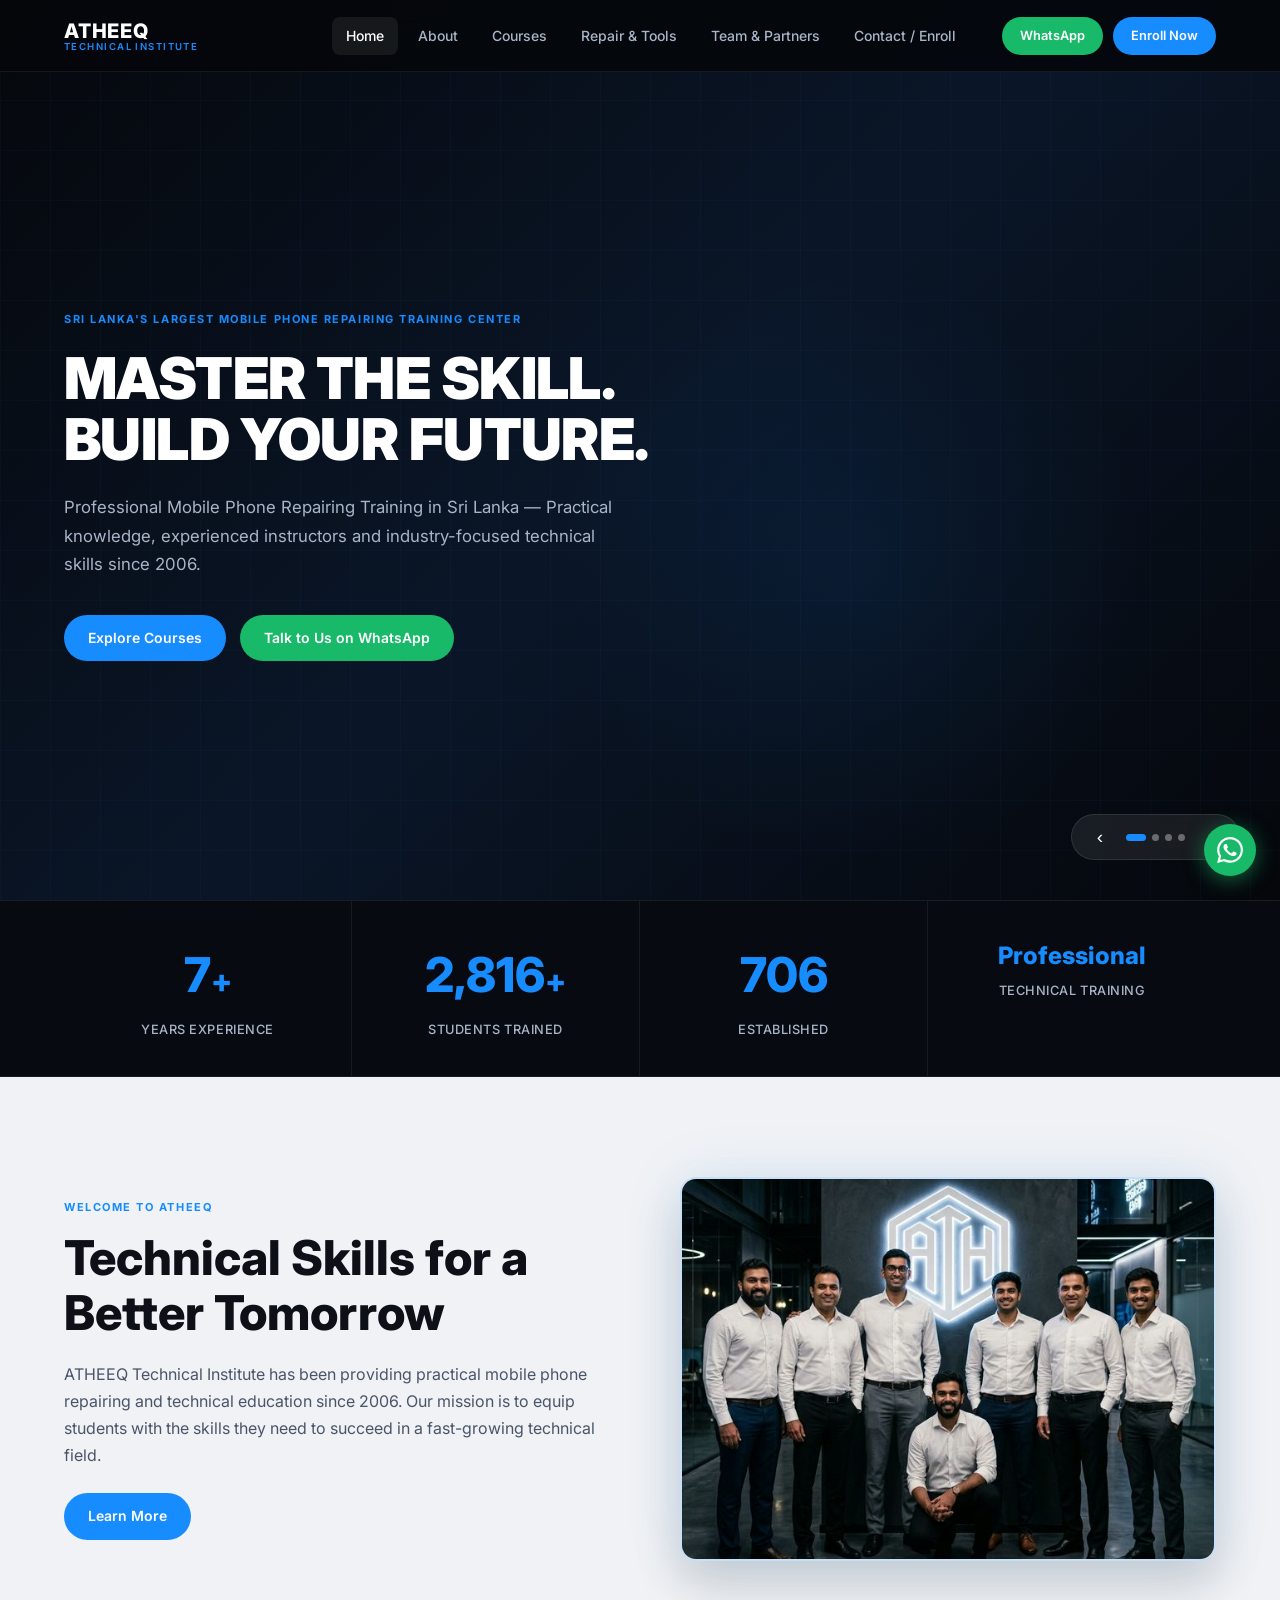
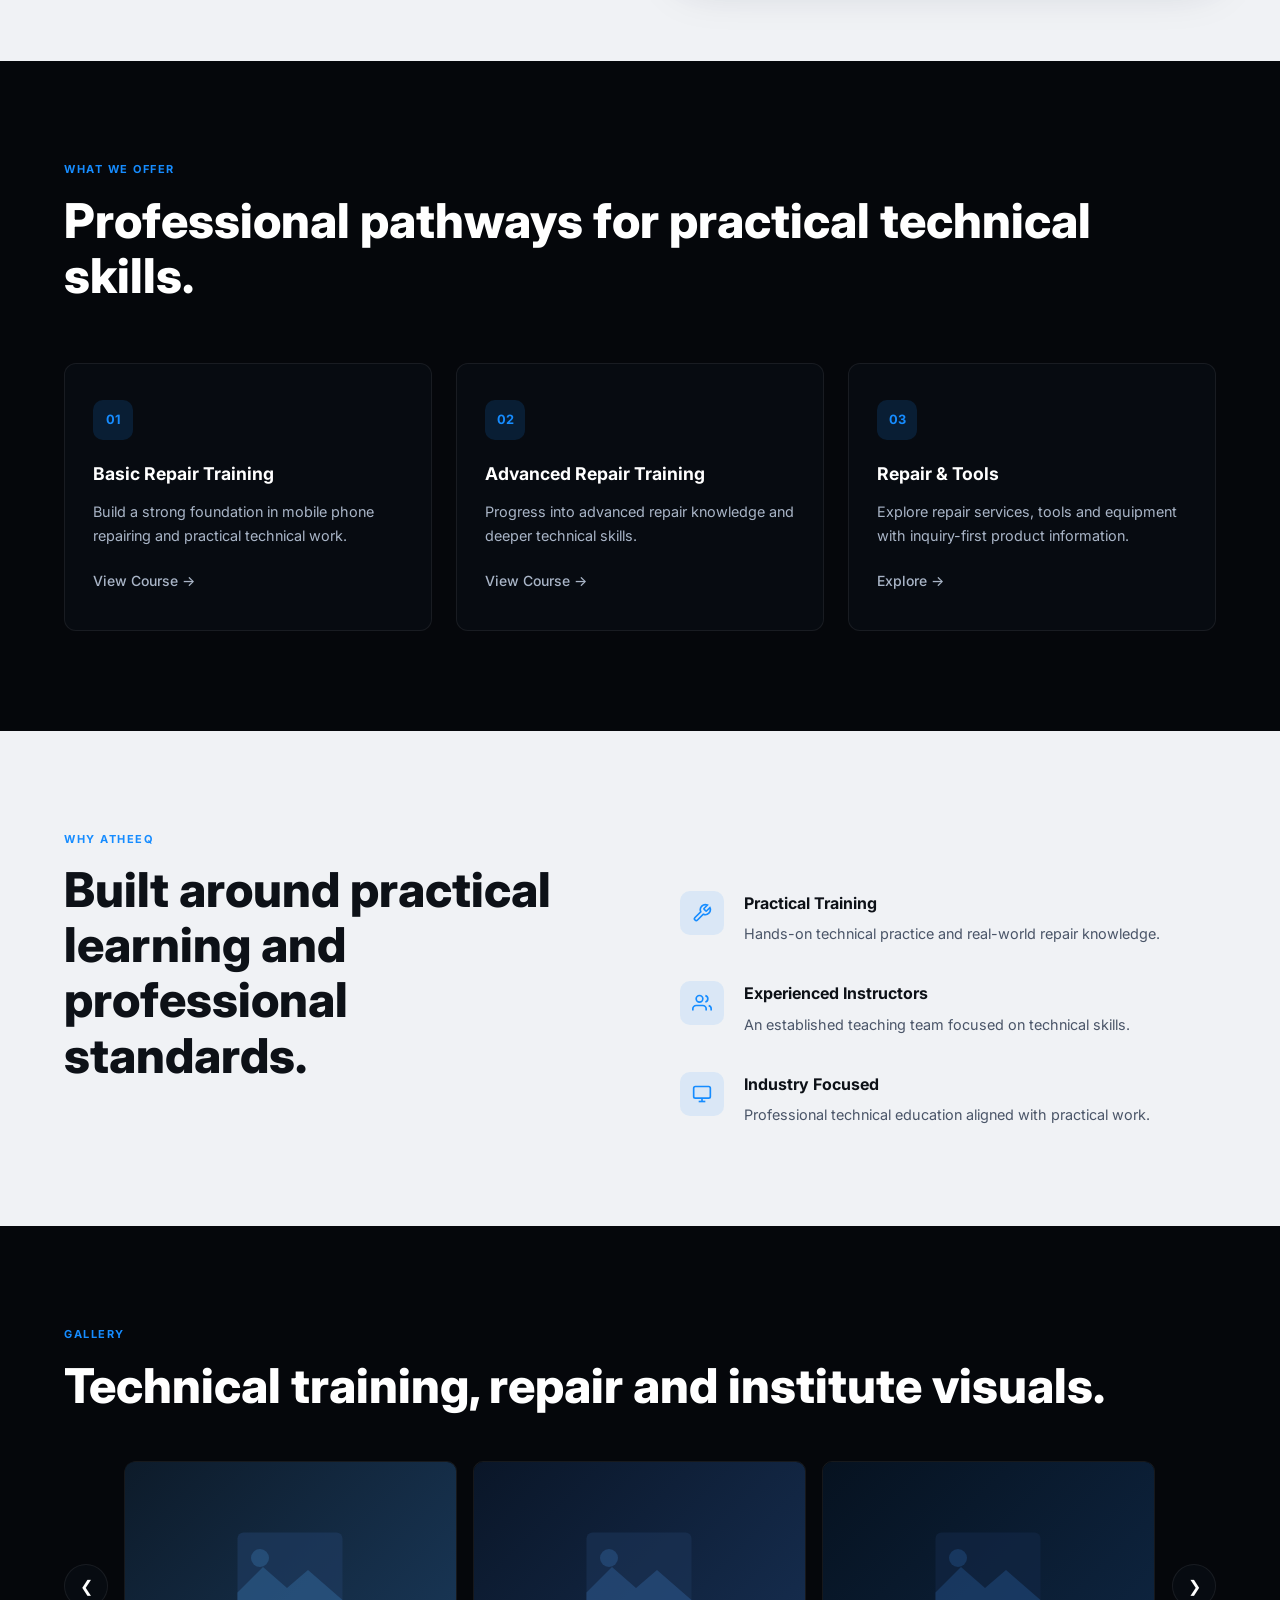
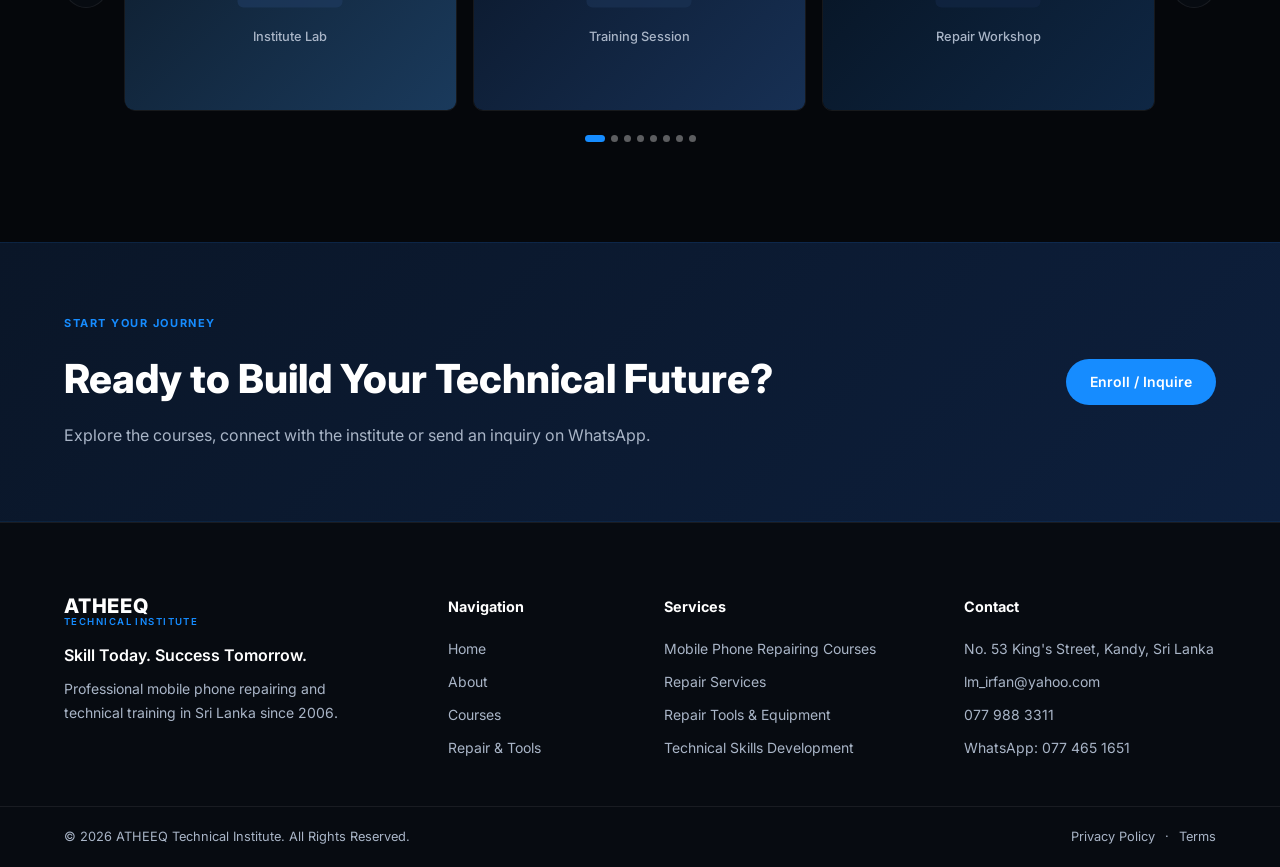
==== index.html @ 76dbf62e "first commit" ====
<!DOCTYPE html>
<html lang="en">

<head>
  <meta charset="UTF-8" />
  <meta name="viewport" content="width=device-width, initial-scale=1.0" />
  <title>ATHEEQ Technical Institute | Mobile Phone Repairing Courses in Sri Lanka</title>
  <meta name="description"
    content="ATHEEQ Technical Institute – Sri Lanka's largest mobile phone repairing training center. Professional courses, experienced instructors, industry-focused skills since 2006." />
  <link rel="preconnect" href="https://fonts.googleapis.com" />
  <link rel="preconnect" href="https://fonts.gstatic.com" crossorigin />
  <link href="https://fonts.googleapis.com/css2?family=Inter:wght@300;400;500;600;700;800;900&display=swap"
    rel="stylesheet" />
  <link rel="stylesheet" href="css/style.css" />
</head>

<body>

  <!-- Floating WhatsApp Button -->
  <a href="https://wa.me/94779883311" target="_blank" class="whatsapp-float" id="whatsapp-float"
    aria-label="Chat on WhatsApp">
    <svg viewBox="0 0 24 24" fill="currentColor">
      <path
        d="M17.472 14.382c-.297-.149-1.758-.867-2.03-.967-.273-.099-.471-.148-.67.15-.197.297-.767.966-.94 1.164-.173.199-.347.223-.644.075-.297-.15-1.255-.463-2.39-1.475-.883-.788-1.48-1.761-1.653-2.059-.173-.297-.018-.458.13-.606.134-.133.298-.347.446-.52.149-.174.198-.298.298-.497.099-.198.05-.371-.025-.52-.075-.149-.669-1.612-.916-2.207-.242-.579-.487-.5-.669-.51-.173-.008-.371-.01-.57-.01-.198 0-.52.074-.792.372-.272.297-1.04 1.016-1.04 2.479 0 1.462 1.065 2.875 1.213 3.074.149.198 2.096 3.2 5.077 4.487.709.306 1.262.489 1.694.625.712.227 1.36.195 1.871.118.571-.085 1.758-.719 2.006-1.413.248-.694.248-1.289.173-1.413-.074-.124-.272-.198-.57-.347m-5.421 7.403h-.004a9.87 9.87 0 01-5.031-1.378l-.361-.214-3.741.982.998-3.648-.235-.374a9.86 9.86 0 01-1.51-5.26c.001-5.45 4.436-9.884 9.888-9.884 2.64 0 5.122 1.03 6.988 2.898a9.825 9.825 0 012.893 6.994c-.003 5.45-4.437 9.884-9.885 9.884m8.413-18.297A11.815 11.815 0 0012.05 0C5.495 0 .16 5.335.157 11.892c0 2.096.547 4.142 1.588 5.945L.057 24l6.305-1.654a11.882 11.882 0 005.683 1.448h.005c6.554 0 11.89-5.335 11.893-11.893a11.821 11.821 0 00-3.48-8.413Z" />
    </svg>
  </a>

  <!-- Header / Navbar -->
  <header class="navbar" id="navbar">
    <div class="container navbar-inner">
      <a href="index.html" class="logo">
        <span class="logo-main">ATHEEQ</span>
        <span class="logo-sub">TECHNICAL INSTITUTE</span>
      </a>
      <nav class="nav-links" id="nav-links">
        <a href="index.html" class="nav-link active">Home</a>
        <a href="about.html" class="nav-link">About</a>
        <a href="courses.html" class="nav-link">Courses</a>
        <a href="repair-tools.html" class="nav-link">Repair &amp; Tools</a>
        <a href="team-partners.html" class="nav-link">Team &amp; Partners</a>
        <a href="contact.html" class="nav-link">Contact / Enroll</a>
      </nav>
      <div class="nav-ctas">
        <a href="https://wa.me/94779883311" target="_blank" class="btn btn-whatsapp">WhatsApp</a>
        <a href="contact.html" class="btn btn-primary">Enroll Now</a>
      </div>
      <button class="hamburger" id="hamburger" aria-label="Toggle menu">
        <span></span><span></span><span></span>
      </button>
    </div>
  </header>

  <!-- Hero Section -->
  <section class="hero" id="hero">
    <div class="hero-slider" id="hero-slider">
      <div class="hero-slide active"
        style="background: linear-gradient(135deg, #05070b 0%, #0a1628 50%, #05070b 100%);"></div>
      <div class="hero-slide" style="background: linear-gradient(135deg, #05070b 0%, #061a2e 50%, #05070b 100%);"></div>
      <div class="hero-slide" style="background: linear-gradient(135deg, #05070b 0%, #0d1f3c 50%, #05070b 100%);"></div>
      <div class="hero-slide" style="background: linear-gradient(135deg, #05070b 0%, #06101e 50%, #05070b 100%);"></div>
    </div>
    <div class="hero-grid-overlay"></div>
    <div class="hero-glow"></div>
    <div class="container">
      <div class="hero-content reveal">
        <p class="hero-eyebrow">SRI LANKA'S LARGEST MOBILE PHONE REPAIRING TRAINING CENTER</p>
        <h1 class="hero-title">
          MASTER THE SKILL.<br>
          BUILD YOUR FUTURE.
        </h1>
        <p class="hero-desc">Professional Mobile Phone Repairing Training in Sri Lanka — Practical knowledge,
          experienced
          instructors and industry-focused technical skills since 2006.</p>
        <div class="hero-btns">
          <a href="courses.html" class="btn btn-primary">Explore Courses</a>
          <a href="https://wa.me/94779883311" target="_blank" class="btn btn-whatsapp">Talk to Us on WhatsApp</a>
        </div>
      </div>
    </div>
    <div class="hero-nav">
      <button class="hero-prev" id="hero-prev" aria-label="Previous slide">&#8249;</button>
      <div class="hero-dots" id="hero-dots">
        <span class="dot active"></span>
        <span class="dot"></span>
        <span class="dot"></span>
        <span class="dot"></span>
      </div>
      <button class="hero-next" id="hero-next" aria-label="Next slide">&#8250;</button>
    </div>
  </section>

  <!-- Stats Section -->
  <section class="stats-section">
    <div class="container stats-grid">
      <div class="stat-item reveal">
        <span class="stat-number" data-target="20">0</span><span class="stat-plus">+</span>
        <p class="stat-label">Years Experience</p>
      </div>
      <div class="stat-item reveal">
        <span class="stat-number" data-target="8000">0</span><span class="stat-plus">+</span>
        <p class="stat-label">Students Trained</p>
      </div>
      <div class="stat-item reveal">
        <span class="stat-number" data-target="2006">0</span>
        <p class="stat-label">Established</p>
      </div>
      <div class="stat-item reveal">
        <span class="stat-text">Professional</span>
        <p class="stat-label">Technical Training</p>
      </div>
    </div>
  </section>

  <!-- About / Welcome Section -->
  <section class="about-section light-section">
    <div class="container about-grid">
      <div class="about-text reveal">
        <p class="section-kicker">WELCOME TO ATHEEQ</p>
        <h2 class="section-heading dark">Technical Skills for a Better Tomorrow</h2>
        <p class="section-desc dark">ATHEEQ Technical Institute has been providing practical mobile phone repairing and
          technical education since 2006. Our mission is to equip students with the skills they need to succeed in a
          fast-growing technical field.</p>
        <a href="about.html" class="btn btn-primary mt-24">Learn More</a>
      </div>
      <div class="about-image reveal">
        <div class="about-img-card">
          <img src="assets/team.jpg" alt="ATHEEQ Technical Institute Team" />
        </div>
      </div>
    </div>
  </section>

  <!-- Courses / Services Section -->
  <section class="courses-section dark-section">
    <div class="container">
      <p class="section-kicker">WHAT WE OFFER</p>
      <h2 class="section-heading">Professional pathways for practical technical skills.</h2>
      <div class="courses-grid">
        <div class="course-card reveal">
          <div class="course-num">01</div>
          <h3 class="course-title">Basic Repair Training</h3>
          <p class="course-desc">Build a strong foundation in mobile phone repairing and practical technical work.</p>
          <a href="courses.html" class="course-link">View Course &rarr;</a>
        </div>
        <div class="course-card reveal">
          <div class="course-num">02</div>
          <h3 class="course-title">Advanced Repair Training</h3>
          <p class="course-desc">Progress into advanced repair knowledge and deeper technical skills.</p>
          <a href="courses.html" class="course-link">View Course &rarr;</a>
        </div>
        <div class="course-card reveal">
          <div class="course-num">03</div>
          <h3 class="course-title">Repair &amp; Tools</h3>
          <p class="course-desc">Explore repair services, tools and equipment with inquiry-first product information.
          </p>
          <a href="repair-tools.html" class="course-link">Explore &rarr;</a>
        </div>
      </div>
    </div>
  </section>

  <!-- Why ATHEEQ Section -->
  <section class="why-section light-section">
    <div class="container why-grid">
      <div class="why-heading reveal">
        <p class="section-kicker">WHY ATHEEQ</p>
        <h2 class="section-heading dark">Built around practical learning and professional standards.</h2>
      </div>
      <div class="why-features">
        <div class="why-feature reveal">
          <div class="why-icon">
            <svg viewBox="0 0 24 24" fill="none" stroke="currentColor" stroke-width="2">
              <path
                d="M14.7 6.3a1 1 0 0 0 0 1.4l1.6 1.6a1 1 0 0 0 1.4 0l3.77-3.77a6 6 0 0 1-7.94 7.94l-6.91 6.91a2.12 2.12 0 0 1-3-3l6.91-6.91a6 6 0 0 1 7.94-7.94l-3.76 3.76z" />
            </svg>
          </div>
          <div>
            <h4 class="why-title">Practical Training</h4>
            <p class="why-desc">Hands-on technical practice and real-world repair knowledge.</p>
          </div>
        </div>
        <div class="why-feature reveal">
          <div class="why-icon">
            <svg viewBox="0 0 24 24" fill="none" stroke="currentColor" stroke-width="2">
              <path d="M17 21v-2a4 4 0 0 0-4-4H5a4 4 0 0 0-4 4v2" />
              <circle cx="9" cy="7" r="4" />
              <path d="M23 21v-2a4 4 0 0 0-3-3.87" />
              <path d="M16 3.13a4 4 0 0 1 0 7.75" />
            </svg>
          </div>
          <div>
            <h4 class="why-title">Experienced Instructors</h4>
            <p class="why-desc">An established teaching team focused on technical skills.</p>
          </div>
        </div>
        <div class="why-feature reveal">
          <div class="why-icon">
            <svg viewBox="0 0 24 24" fill="none" stroke="currentColor" stroke-width="2">
              <rect x="2" y="3" width="20" height="14" rx="2" />
              <line x1="8" y1="21" x2="16" y2="21" />
              <line x1="12" y1="17" x2="12" y2="21" />
            </svg>
          </div>
          <div>
            <h4 class="why-title">Industry Focused</h4>
            <p class="why-desc">Professional technical education aligned with practical work.</p>
          </div>
        </div>
      </div>
    </div>
  </section>

  <!-- Gallery Section -->
  <section class="gallery-section dark-section">
    <div class="container">
      <p class="section-kicker">GALLERY</p>
      <h2 class="section-heading">Technical training, repair and institute visuals.</h2>
      <div class="gallery-wrapper">
        <button class="gallery-prev" id="gallery-prev" aria-label="Previous">&#10094;</button>
        <div class="gallery-track-outer">
          <div class="gallery-track" id="gallery-track">
            <div class="gallery-item reveal" onclick="openLightbox(0)">
              <div class="gallery-placeholder" style="background: linear-gradient(135deg, #0d1b2a, #1a3a5c);">
                <svg viewBox="0 0 80 60" fill="none">
                  <rect x="5" y="5" width="70" height="50" rx="4" fill="#1e3a5f" />
                  <circle cx="20" cy="22" r="6" fill="#2e5d8e" />
                  <path d="M5 45 L22 28 L38 42 L52 30 L75 50 H5Z" fill="#2e5d8e" />
                </svg>
                <span>Institute Lab</span>
              </div>
            </div>
            <div class="gallery-item reveal" onclick="openLightbox(1)">
              <div class="gallery-placeholder" style="background: linear-gradient(135deg, #0a1628, #173054);">
                <svg viewBox="0 0 80 60" fill="none">
                  <rect x="5" y="5" width="70" height="50" rx="4" fill="#1a3254" />
                  <circle cx="20" cy="22" r="6" fill="#2a5284" />
                  <path d="M5 45 L22 28 L38 42 L52 30 L75 50 H5Z" fill="#2a5284" />
                </svg>
                <span>Training Session</span>
              </div>
            </div>
            <div class="gallery-item reveal" onclick="openLightbox(2)">
              <div class="gallery-placeholder" style="background: linear-gradient(135deg, #061220, #0f2744);">
                <svg viewBox="0 0 80 60" fill="none">
                  <rect x="5" y="5" width="70" height="50" rx="4" fill="#122644" />
                  <circle cx="20" cy="22" r="6" fill="#1e4474" />
                  <path d="M5 45 L22 28 L38 42 L52 30 L75 50 H5Z" fill="#1e4474" />
                </svg>
                <span>Repair Workshop</span>
              </div>
            </div>
            <div class="gallery-item reveal" onclick="openLightbox(3)">
              <div class="gallery-placeholder" style="background: linear-gradient(135deg, #0d1b2a, #1a3a5c);">
                <svg viewBox="0 0 80 60" fill="none">
                  <rect x="5" y="5" width="70" height="50" rx="4" fill="#1e3a5f" />
                  <circle cx="20" cy="22" r="6" fill="#2e5d8e" />
                  <path d="M5 45 L22 28 L38 42 L52 30 L75 50 H5Z" fill="#2e5d8e" />
                </svg>
                <span>Student Projects</span>
              </div>
            </div>
            <div class="gallery-item reveal" onclick="openLightbox(4)">
              <div class="gallery-placeholder" style="background: linear-gradient(135deg, #0a1628, #173054);">
                <svg viewBox="0 0 80 60" fill="none">
                  <rect x="5" y="5" width="70" height="50" rx="4" fill="#1a3254" />
                  <circle cx="20" cy="22" r="6" fill="#2a5284" />
                  <path d="M5 45 L22 28 L38 42 L52 30 L75 50 H5Z" fill="#2a5284" />
                </svg>
                <span>Equipment &amp; Tools</span>
              </div>
            </div>
            <div class="gallery-item reveal" onclick="openLightbox(5)">
              <div class="gallery-placeholder" style="background: linear-gradient(135deg, #061220, #0f2744);">
                <svg viewBox="0 0 80 60" fill="none">
                  <rect x="5" y="5" width="70" height="50" rx="4" fill="#122644" />
                  <circle cx="20" cy="22" r="6" fill="#1e4474" />
                  <path d="M5 45 L22 28 L38 42 L52 30 L75 50 H5Z" fill="#1e4474" />
                </svg>
                <span>Certification</span>
              </div>
            </div>
            <div class="gallery-item reveal" onclick="openLightbox(6)">
              <div class="gallery-placeholder" style="background: linear-gradient(135deg, #0d1b2a, #1a3a5c);">
                <svg viewBox="0 0 80 60" fill="none">
                  <rect x="5" y="5" width="70" height="50" rx="4" fill="#1e3a5f" />
                  <circle cx="20" cy="22" r="6" fill="#2e5d8e" />
                  <path d="M5 45 L22 28 L38 42 L52 30 L75 50 H5Z" fill="#2e5d8e" />
                </svg>
                <span>Institute Exterior</span>
              </div>
            </div>
            <div class="gallery-item reveal" onclick="openLightbox(7)">
              <div class="gallery-placeholder" style="background: linear-gradient(135deg, #0a1628, #173054);">
                <svg viewBox="0 0 80 60" fill="none">
                  <rect x="5" y="5" width="70" height="50" rx="4" fill="#1a3254" />
                  <circle cx="20" cy="22" r="6" fill="#2a5284" />
                  <path d="M5 45 L22 28 L38 42 L52 30 L75 50 H5Z" fill="#2a5284" />
                </svg>
                <span>Graduation Day</span>
              </div>
            </div>
          </div>
        </div>
        <button class="gallery-next" id="gallery-next" aria-label="Next">&#10095;</button>
      </div>
      <div class="gallery-dots" id="gallery-dots">
        <span class="dot active"></span>
        <span class="dot"></span>
        <span class="dot"></span>
        <span class="dot"></span>
        <span class="dot"></span>
        <span class="dot"></span>
        <span class="dot"></span>
        <span class="dot"></span>
      </div>
    </div>
  </section>

  <!-- Lightbox -->
  <div class="lightbox" id="lightbox" onclick="closeLightbox()">
    <button class="lightbox-close" onclick="closeLightbox()" aria-label="Close">&times;</button>
    <div class="lightbox-content" id="lightbox-content" onclick="event.stopPropagation()"></div>
  </div>

  <!-- CTA Banner -->
  <section class="cta-section">
    <div class="container cta-inner reveal">
      <div class="cta-text">
        <p class="section-kicker">START YOUR JOURNEY</p>
        <h2 class="cta-heading">Ready to Build Your Technical Future?</h2>
        <p class="cta-desc">Explore the courses, connect with the institute or send an inquiry on WhatsApp.</p>
      </div>
      <a href="contact.html" class="btn btn-primary">Enroll / Inquire</a>
    </div>
  </section>

  <!-- Footer -->
  <footer class="footer">
    <div class="container footer-grid">
      <div class="footer-brand">
        <div class="logo">
          <span class="logo-main">ATHEEQ</span>
          <span class="logo-sub">TECHNICAL INSTITUTE</span>
        </div>
        <p class="footer-tagline">Skill Today. Success Tomorrow.</p>
        <p class="footer-about">Professional mobile phone repairing and technical training in Sri Lanka since 2006.</p>
      </div>
      <div class="footer-col">
        <h4 class="footer-col-title">Navigation</h4>
        <ul>
          <li><a href="index.html">Home</a></li>
          <li><a href="about.html">About</a></li>
          <li><a href="courses.html">Courses</a></li>
          <li><a href="repair-tools.html">Repair &amp; Tools</a></li>
        </ul>
      </div>
      <div class="footer-col">
        <h4 class="footer-col-title">Services</h4>
        <ul>
          <li><a href="courses.html">Mobile Phone Repairing Courses</a></li>
          <li><a href="repair-tools.html">Repair Services</a></li>
          <li><a href="repair-tools.html">Repair Tools &amp; Equipment</a></li>
          <li><a href="courses.html">Technical Skills Development</a></li>
        </ul>
      </div>
      <div class="footer-col">
        <h4 class="footer-col-title">Contact</h4>
        <ul>
          <li>No. 53 King's Street, Kandy, Sri Lanka</li>
          <li><a href="mailto:lm_irfan@yahoo.com">lm_irfan@yahoo.com</a></li>
          <li><a href="tel:+94779883311">077 988 3311</a></li>
          <li><a href="https://wa.me/94774651651" target="_blank">WhatsApp: 077 465 1651</a></li>
        </ul>
      </div>
    </div>
    <div class="footer-bottom">
      <div class="container footer-bottom-inner">
        <p>&copy; 2026 ATHEEQ Technical Institute. All Rights Reserved.</p>
        <div class="footer-links">
          <a href="#">Privacy Policy</a>
          <span>&middot;</span>
          <a href="#">Terms</a>
        </div>
      </div>
    </div>
  </footer>

  <script src="js/main.js"></script>
</body>

</html>
---- css/style.css ----
/* ===========================
   CSS RESET & BASE
=========================== */
*,
*::before,
*::after {
  box-sizing: border-box;
  margin: 0;
  padding: 0;
}

:root {
  --bg-dark: #05070b;
  --bg-dark2: #070b11;
  --bg-dark3: #0a101c;
  --bg-light: #f0f2f5;
  --bg-light2: #e8edf3;
  --accent-blue: #168cff;
  --accent-blue-light: #5eb2ff;
  --accent-green: #19b96a;
  --text-white: #ffffff;
  --text-gray: #a9b5c7;
  --text-dark: #0d1117;
  --text-dark-sub: #4a5568;
  --border-dark: rgba(255, 255, 255, 0.07);
  --border-light: rgba(0, 0, 0, 0.08);
  --font: 'Inter', ui-sans-serif, system-ui, -apple-system, sans-serif;
  --nav-h: 72px;
  --transition: 0.3s cubic-bezier(0.4, 0, 0.2, 1);
  --radius: 12px;
  --shadow-blue: 0 0 40px rgba(22, 140, 255, 0.15);
}

html {
  scroll-behavior: smooth;
}

body {
  font-family: var(--font);
  background: var(--bg-dark);
  color: var(--text-white);
  overflow-x: hidden;
  line-height: 1.6;
}

img {
  max-width: 100%;
  display: block;
}

a {
  text-decoration: none;
  color: inherit;
}

ul {
  list-style: none;
}

/* ===========================
   UTILITIES
=========================== */
.container {
  width: 100%;
  max-width: 1200px;
  margin: 0 auto;
  padding: 0 24px;
}

.mt-24 {
  margin-top: 24px;
}

.section-kicker {
  font-size: 11px;
  font-weight: 700;
  letter-spacing: 0.14em;
  color: var(--accent-blue);
  text-transform: uppercase;
  margin-bottom: 14px;
}

.section-heading {
  font-size: clamp(2rem, 4vw, 3rem);
  font-weight: 800;
  line-height: 1.15;
  color: var(--text-white);
  margin-bottom: 20px;
}

.section-heading.dark {
  color: var(--text-dark);
}

.section-desc {
  font-size: 1rem;
  color: var(--text-gray);
  max-width: 560px;
  line-height: 1.7;
}

.section-desc.dark {
  color: var(--text-dark-sub);
}

/* ===========================
   BUTTONS
=========================== */
.btn {
  display: inline-flex;
  align-items: center;
  gap: 8px;
  padding: 12px 24px;
  border-radius: 50px;
  font-size: 0.875rem;
  font-weight: 600;
  cursor: pointer;
  border: none;
  transition: var(--transition);
  white-space: nowrap;
}

.btn-primary {
  background: var(--accent-blue);
  color: #fff;
}

.btn-primary:hover {
  background: #0d7aef;
  transform: translateY(-2px);
  box-shadow: 0 8px 25px rgba(22, 140, 255, 0.4);
}

.btn-whatsapp {
  background: var(--accent-green);
  color: #fff;
}

.btn-whatsapp:hover {
  background: #16a85f;
  transform: translateY(-2px);
  box-shadow: 0 8px 25px rgba(25, 185, 106, 0.4);
}

/* ===========================
   REVEAL ANIMATIONS
=========================== */
.reveal {
  opacity: 0;
  transform: translateY(30px);
  transition: opacity 0.7s ease, transform 0.7s ease;
}

.reveal.show {
  opacity: 1;
  transform: translateY(0);
}

/* ===========================
   FLOATING WHATSAPP BUTTON
=========================== */
.whatsapp-float {
  position: fixed;
  bottom: 24px;
  right: 24px;
  z-index: 999;
  background: var(--accent-green);
  color: #fff;
  width: 52px;
  height: 52px;
  border-radius: 50%;
  display: flex;
  align-items: center;
  justify-content: center;
  box-shadow: 0 4px 20px rgba(25, 185, 106, 0.5);
  transition: var(--transition);
}

.whatsapp-float:hover {
  transform: scale(1.1);
  box-shadow: 0 6px 28px rgba(25, 185, 106, 0.6);
}

.whatsapp-float svg {
  width: 26px;
  height: 26px;
}

/* ===========================
   NAVBAR
=========================== */
.navbar {
  position: fixed;
  top: 0;
  left: 0;
  right: 0;
  z-index: 900;
  height: var(--nav-h);
  background: rgba(5, 7, 11, 0.92);
  backdrop-filter: blur(14px);
  border-bottom: 1px solid var(--border-dark);
  transition: var(--transition);
}

.navbar.scrolled {
  background: rgba(5, 7, 11, 0.98);
  box-shadow: 0 2px 20px rgba(0, 0, 0, 0.4);
}

.navbar-inner {
  display: flex;
  align-items: center;
  gap: 32px;
  height: var(--nav-h);
}

.logo {
  display: flex;
  flex-direction: column;
  line-height: 1.1;
}

.logo-main {
  font-size: 1.25rem;
  font-weight: 800;
  color: #fff;
  letter-spacing: 0.04em;
}

.logo-sub {
  font-size: 0.6rem;
  font-weight: 600;
  color: var(--accent-blue);
  letter-spacing: 0.15em;
  text-transform: uppercase;
}

.nav-links {
  display: flex;
  align-items: center;
  gap: 6px;
  margin-left: auto;
}

.nav-link {
  font-size: 0.875rem;
  font-weight: 500;
  color: var(--text-gray);
  padding: 8px 14px;
  border-radius: 8px;
  transition: var(--transition);
}

.nav-link:hover,
.nav-link.active {
  color: #fff;
  background: rgba(255, 255, 255, 0.07);
}

.nav-ctas {
  display: flex;
  gap: 10px;
  align-items: center;
}

.nav-ctas .btn {
  padding: 9px 18px;
  font-size: 0.8rem;
}

.hamburger {
  display: none;
  flex-direction: column;
  gap: 5px;
  background: none;
  border: none;
  cursor: pointer;
  padding: 8px;
  margin-left: auto;
}

.hamburger span {
  display: block;
  width: 22px;
  height: 2px;
  background: #fff;
  border-radius: 2px;
  transition: var(--transition);
}

/* ===========================
   HERO SECTION
=========================== */
.hero {
  position: relative;
  min-height: 100vh;
  display: flex;
  align-items: center;
  overflow: hidden;
  padding-top: var(--nav-h);
}

.hero-slider {
  position: absolute;
  inset: 0;
  z-index: 0;
}

.hero-slide {
  position: absolute;
  inset: 0;
  opacity: 0;
  transition: opacity 1.2s ease;
}

.hero-slide.active {
  opacity: 1;
}

.hero-grid-overlay {
  position: absolute;
  inset: 0;
  z-index: 1;
  background-image:
    linear-gradient(rgba(22, 140, 255, 0.04) 1px, transparent 1px),
    linear-gradient(90deg, rgba(22, 140, 255, 0.04) 1px, transparent 1px);
  background-size: 50px 50px;
}

.hero-glow {
  position: absolute;
  top: 30%;
  right: 10%;
  width: 600px;
  height: 600px;
  border-radius: 50%;
  background: radial-gradient(circle, rgba(22, 140, 255, 0.08) 0%, transparent 70%);
  z-index: 1;
  pointer-events: none;
}

.hero-content {
  position: relative;
  z-index: 2;
  max-width: 760px;
  padding: 80px 0;
}

.hero-eyebrow {
  font-size: 11px;
  font-weight: 700;
  letter-spacing: 0.14em;
  color: var(--accent-blue);
  text-transform: uppercase;
  margin-bottom: 20px;
}

.hero-title {
  font-size: clamp(1.8rem, 4.5vw, 4rem);
  font-weight: 900;
  line-height: 1.05;
  color: #fff;
  margin-bottom: 24px;
  letter-spacing: -0.01em;
  white-space: nowrap;
}

.hero-desc {
  font-size: 1.05rem;
  color: var(--text-gray);
  max-width: 560px;
  margin-bottom: 36px;
  line-height: 1.7;
}

.hero-btns {
  display: flex;
  gap: 14px;
  flex-wrap: wrap;
}

.hero-nav {
  position: absolute;
  bottom: 40px;
  right: 40px;
  z-index: 3;
  display: flex;
  align-items: center;
  gap: 12px;
  background: rgba(255, 255, 255, 0.08);
  backdrop-filter: blur(8px);
  border: 1px solid rgba(255, 255, 255, 0.1);
  border-radius: 50px;
  padding: 8px 14px;
}

.hero-prev,
.hero-next {
  background: none;
  border: none;
  color: #fff;
  font-size: 1.2rem;
  cursor: pointer;
  width: 28px;
  height: 28px;
  display: flex;
  align-items: center;
  justify-content: center;
  border-radius: 50%;
  transition: var(--transition);
}

.hero-prev:hover,
.hero-next:hover {
  background: rgba(255, 255, 255, 0.15);
}

.hero-dots {
  display: flex;
  gap: 6px;
  align-items: center;
}

.dot {
  width: 7px;
  height: 7px;
  border-radius: 50%;
  background: rgba(255, 255, 255, 0.35);
  transition: var(--transition);
  cursor: pointer;
}

.dot.active {
  background: var(--accent-blue);
  width: 20px;
  border-radius: 4px;
}

/* ===========================
   STATS SECTION
=========================== */
.stats-section {
  background: var(--bg-dark2);
  border-top: 1px solid var(--border-dark);
  border-bottom: 1px solid var(--border-dark);
}

.stats-grid {
  display: grid;
  grid-template-columns: repeat(4, 1fr);
  divide-color: var(--border-dark);
}

.stat-item {
  padding: 36px 24px;
  text-align: center;
  border-right: 1px solid var(--border-dark);
}

.stat-item:last-child {
  border-right: none;
}

.stat-number {
  font-size: clamp(2rem, 4vw, 3rem);
  font-weight: 800;
  color: var(--accent-blue);
}

.stat-plus {
  font-size: clamp(1.4rem, 2.5vw, 2rem);
  font-weight: 800;
  color: var(--accent-blue);
}

.stat-text {
  font-size: clamp(1.1rem, 2.5vw, 1.5rem);
  font-weight: 800;
  color: var(--accent-blue);
}

.stat-label {
  font-size: 0.8rem;
  color: var(--text-gray);
  margin-top: 6px;
  font-weight: 500;
  letter-spacing: 0.04em;
  text-transform: uppercase;
}

/* ===========================
   ABOUT SECTION
=========================== */
.light-section {
  background: var(--bg-light);
}

.dark-section {
  background: var(--bg-dark);
}

.about-section {
  padding: 100px 0;
}

.about-grid {
  display: grid;
  grid-template-columns: 1fr 1fr;
  gap: 80px;
  align-items: center;
}

.about-img-card {
  border-radius: 16px;
  overflow: hidden;
  border: 2px solid rgba(22, 140, 255, 0.2);
  box-shadow: 0 0 60px rgba(22, 140, 255, 0.1), 0 24px 48px rgba(0, 0, 0, 0.15);
  background: #f5f5f5;
}

.about-img-card img {
  width: 100%;
  height: 380px;
  object-fit: cover;
  display: block;
}

/* ===========================
   COURSES SECTION
=========================== */
.courses-section {
  padding: 100px 0;
}

.courses-grid {
  display: grid;
  grid-template-columns: repeat(3, 1fr);
  gap: 24px;
  margin-top: 60px;
}

.course-card {
  background: var(--bg-dark2);
  border: 1px solid var(--border-dark);
  border-radius: var(--radius);
  padding: 36px 28px;
  transition: var(--transition);
  cursor: pointer;
}

.course-card:hover {
  border-color: rgba(22, 140, 255, 0.3);
  transform: translateY(-4px);
  box-shadow: var(--shadow-blue);
}

.course-num {
  display: inline-flex;
  align-items: center;
  justify-content: center;
  width: 40px;
  height: 40px;
  background: rgba(22, 140, 255, 0.15);
  color: var(--accent-blue);
  font-size: 0.8rem;
  font-weight: 700;
  border-radius: 10px;
  margin-bottom: 20px;
}

.course-title {
  font-size: 1.1rem;
  font-weight: 700;
  color: #fff;
  margin-bottom: 12px;
}

.course-desc {
  font-size: 0.9rem;
  color: var(--text-gray);
  line-height: 1.65;
  margin-bottom: 20px;
}

.course-link {
  font-size: 0.875rem;
  color: var(--text-gray);
  font-weight: 500;
  transition: var(--transition);
}

.course-link:hover {
  color: var(--accent-blue);
}

/* ===========================
   WHY SECTION
=========================== */
.why-section {
  padding: 100px 0;
}

.why-grid {
  display: grid;
  grid-template-columns: 1fr 1fr;
  gap: 80px;
  align-items: start;
}

.why-features {
  display: flex;
  flex-direction: column;
  gap: 36px;
  padding-top: 60px;
}

.why-feature {
  display: flex;
  gap: 20px;
  align-items: flex-start;
}

.why-icon {
  width: 44px;
  height: 44px;
  flex-shrink: 0;
  background: rgba(22, 140, 255, 0.1);
  border-radius: 10px;
  display: flex;
  align-items: center;
  justify-content: center;
  color: var(--accent-blue);
}

.why-icon svg {
  width: 20px;
  height: 20px;
}

.why-title {
  font-size: 1rem;
  font-weight: 700;
  color: var(--text-dark);
  margin-bottom: 6px;
}

.why-desc {
  font-size: 0.9rem;
  color: var(--text-dark-sub);
  line-height: 1.6;
}

/* ===========================
   GALLERY SECTION
=========================== */
.gallery-section {
  padding: 100px 0;
}

.gallery-wrapper {
  position: relative;
  display: flex;
  align-items: center;
  gap: 16px;
  margin-top: 48px;
}

.gallery-prev,
.gallery-next {
  flex-shrink: 0;
  width: 44px;
  height: 44px;
  border-radius: 50%;
  border: 1px solid var(--border-dark);
  background: var(--bg-dark2);
  color: #fff;
  font-size: 1rem;
  cursor: pointer;
  display: flex;
  align-items: center;
  justify-content: center;
  transition: var(--transition);
  z-index: 2;
}

.gallery-prev:hover,
.gallery-next:hover {
  background: var(--accent-blue);
  border-color: var(--accent-blue);
}

.gallery-track-outer {
  flex: 1;
  overflow: hidden;
  border-radius: 12px;
}

.gallery-track {
  display: flex;
  gap: 16px;
  transition: transform 0.5s cubic-bezier(0.4, 0, 0.2, 1);
}

.gallery-item {
  flex: 0 0 calc(33.333% - 11px);
  border-radius: 10px;
  overflow: hidden;
  cursor: pointer;
  transition: var(--transition);
  border: 1px solid var(--border-dark);
}

.gallery-item:hover {
  transform: scale(1.02);
  border-color: rgba(22, 140, 255, 0.3);
}

.gallery-placeholder {
  width: 100%;
  aspect-ratio: 4/3;
  display: flex;
  flex-direction: column;
  align-items: center;
  justify-content: center;
  gap: 12px;
  padding: 24px;
}

.gallery-placeholder svg {
  width: 100%;
  max-width: 120px;
  opacity: 0.7;
}

.gallery-placeholder span {
  font-size: 0.8rem;
  color: var(--text-gray);
  font-weight: 500;
}

.gallery-dots {
  display: flex;
  justify-content: center;
  gap: 6px;
  margin-top: 24px;
}

/* ===========================
   LIGHTBOX
=========================== */
.lightbox {
  display: none;
  position: fixed;
  inset: 0;
  z-index: 9999;
  background: rgba(0, 0, 0, 0.92);
  align-items: center;
  justify-content: center;
  padding: 24px;
}

.lightbox.open {
  display: flex;
}

.lightbox-close {
  position: absolute;
  top: 20px;
  right: 24px;
  background: none;
  border: none;
  color: #fff;
  font-size: 2rem;
  cursor: pointer;
  opacity: 0.7;
  transition: var(--transition);
}

.lightbox-close:hover {
  opacity: 1;
}

.lightbox-content {
  max-width: 800px;
  width: 100%;
  border-radius: 12px;
  overflow: hidden;
}

/* ===========================
   CTA SECTION
=========================== */
.cta-section {
  background: linear-gradient(135deg, #0a1628 0%, #0d1f3c 100%);
  border-top: 1px solid rgba(22, 140, 255, 0.1);
  border-bottom: 1px solid rgba(22, 140, 255, 0.1);
}

.cta-inner {
  display: flex;
  align-items: center;
  justify-content: space-between;
  padding: 72px 24px;
  gap: 40px;
  flex-wrap: wrap;
}

.cta-heading {
  font-size: clamp(1.8rem, 3.5vw, 2.5rem);
  font-weight: 800;
  color: #fff;
  margin-bottom: 12px;
}

.cta-desc {
  color: var(--text-gray);
  font-size: 1rem;
}

/* ===========================
   FOOTER
=========================== */
.footer {
  background: var(--bg-dark2);
  border-top: 1px solid var(--border-dark);
}

.footer-grid {
  display: grid;
  grid-template-columns: 2fr 1fr 1.5fr 1.5fr;
  gap: 48px;
  padding: 72px 24px 48px;
}

.footer-tagline {
  font-size: 1rem;
  font-weight: 600;
  color: var(--text-white);
  margin-top: 16px;
  margin-bottom: 8px;
}

.footer-about {
  font-size: 0.875rem;
  color: var(--text-gray);
  line-height: 1.7;
  max-width: 280px;
}

.footer-col-title {
  font-size: 0.9rem;
  font-weight: 700;
  color: #fff;
  margin-bottom: 20px;
}

.footer-col ul {
  display: flex;
  flex-direction: column;
  gap: 12px;
}

.footer-col ul li {
  font-size: 0.875rem;
  color: var(--text-gray);
  line-height: 1.5;
}

.footer-col ul li a {
  color: var(--text-gray);
  transition: var(--transition);
}

.footer-col ul li a:hover {
  color: var(--accent-blue);
}

.footer-bottom {
  border-top: 1px solid var(--border-dark);
}

.footer-bottom-inner {
  display: flex;
  align-items: center;
  justify-content: space-between;
  padding: 20px 24px;
  font-size: 0.8rem;
  color: var(--text-gray);
  flex-wrap: wrap;
  gap: 12px;
}

.footer-links {
  display: flex;
  gap: 10px;
  align-items: center;
}

.footer-links a {
  color: var(--text-gray);
  transition: var(--transition);
}

.footer-links a:hover {
  color: var(--accent-blue);
}

/* ===========================
   ABOUT PAGE
=========================== */
.page-hero {
  padding: calc(var(--nav-h) + 80px) 0 80px;
  background: var(--bg-dark);
  border-bottom: 1px solid var(--border-dark);
}

.page-hero-content {
  max-width: 700px;
}

.page-hero-title {
  font-size: clamp(2.2rem, 5vw, 3.5rem);
  font-weight: 900;
  color: #fff;
  margin-bottom: 16px;
}

.page-hero-desc {
  font-size: 1.1rem;
  color: var(--text-gray);
  line-height: 1.7;
}

.two-col-section {
  padding: 100px 0;
}

.two-col-grid {
  display: grid;
  grid-template-columns: 1fr 1fr;
  gap: 80px;
  align-items: center;
}

.text-block .section-desc {
  margin-bottom: 20px;
}

/* ===========================
   COURSES PAGE
=========================== */
.courses-detail-grid {
  display: grid;
  grid-template-columns: 1fr 1fr;
  gap: 28px;
  margin-top: 48px;
}

.course-detail-card {
  background: var(--bg-dark2);
  border: 1px solid var(--border-dark);
  border-radius: var(--radius);
  padding: 40px 32px;
  transition: var(--transition);
}

.course-detail-card:hover {
  border-color: rgba(22, 140, 255, 0.3);
  transform: translateY(-4px);
  box-shadow: var(--shadow-blue);
}

.course-badge {
  display: inline-block;
  background: rgba(22, 140, 255, 0.12);
  color: var(--accent-blue);
  font-size: 0.75rem;
  font-weight: 700;
  padding: 4px 12px;
  border-radius: 50px;
  margin-bottom: 20px;
  letter-spacing: 0.08em;
  text-transform: uppercase;
}

.course-detail-title {
  font-size: 1.4rem;
  font-weight: 800;
  color: #fff;
  margin-bottom: 14px;
}

.course-detail-desc {
  font-size: 0.9rem;
  color: var(--text-gray);
  line-height: 1.7;
  margin-bottom: 24px;
}

.course-modules {
  display: flex;
  flex-direction: column;
  gap: 10px;
}

.course-module {
  display: flex;
  gap: 12px;
  align-items: flex-start;
  font-size: 0.875rem;
  color: var(--text-gray);
}

.module-check {
  width: 18px;
  height: 18px;
  flex-shrink: 0;
  background: rgba(22, 140, 255, 0.15);
  border-radius: 50%;
  display: flex;
  align-items: center;
  justify-content: center;
  margin-top: 1px;
  color: var(--accent-blue);
  font-size: 0.6rem;
}

/* ===========================
   REPAIR & TOOLS PAGE
=========================== */
.tools-grid {
  display: grid;
  grid-template-columns: repeat(3, 1fr);
  gap: 24px;
  margin-top: 48px;
}

.tool-card {
  background: var(--bg-dark2);
  border: 1px solid var(--border-dark);
  border-radius: var(--radius);
  padding: 28px;
  transition: var(--transition);
}

.tool-card:hover {
  border-color: rgba(22, 140, 255, 0.3);
  transform: translateY(-3px);
  box-shadow: var(--shadow-blue);
}

.tool-icon {
  width: 48px;
  height: 48px;
  background: rgba(22, 140, 255, 0.1);
  border-radius: 12px;
  display: flex;
  align-items: center;
  justify-content: center;
  color: var(--accent-blue);
  margin-bottom: 16px;
}

.tool-icon svg {
  width: 22px;
  height: 22px;
}

.tool-name {
  font-size: 1rem;
  font-weight: 700;
  color: #fff;
  margin-bottom: 8px;
}

.tool-desc {
  font-size: 0.875rem;
  color: var(--text-gray);
  line-height: 1.6;
}

.inquiry-cta {
  background: rgba(22, 140, 255, 0.05);
  border: 1px solid rgba(22, 140, 255, 0.15);
  border-radius: var(--radius);
  padding: 40px 32px;
  text-align: center;
  margin-top: 48px;
}

.inquiry-cta p {
  color: var(--text-gray);
  margin-bottom: 20px;
  font-size: 1rem;
}

/* ===========================
   TEAM & PARTNERS PAGE
=========================== */
.team-grid {
  display: grid;
  grid-template-columns: repeat(4, 1fr);
  gap: 24px;
  margin-top: 48px;
}

.team-card {
  background: var(--bg-dark2);
  border: 1px solid var(--border-dark);
  border-radius: var(--radius);
  padding: 28px 20px;
  text-align: center;
  transition: var(--transition);
}

.team-card:hover {
  border-color: rgba(22, 140, 255, 0.3);
  transform: translateY(-4px);
}

.team-avatar {
  width: 72px;
  height: 72px;
  border-radius: 50%;
  background: linear-gradient(135deg, #168cff22, #168cff44);
  display: flex;
  align-items: center;
  justify-content: center;
  margin: 0 auto 16px;
  font-size: 1.5rem;
  color: var(--accent-blue);
  font-weight: 800;
  border: 2px solid rgba(22, 140, 255, 0.2);
}

.team-name {
  font-size: 1rem;
  font-weight: 700;
  color: #fff;
  margin-bottom: 4px;
}

.team-role {
  font-size: 0.8rem;
  color: var(--accent-blue);
  font-weight: 600;
  margin-bottom: 8px;
}

.team-bio {
  font-size: 0.8rem;
  color: var(--text-gray);
  line-height: 1.55;
}

.partners-grid {
  display: grid;
  grid-template-columns: repeat(4, 1fr);
  gap: 24px;
  margin-top: 48px;
}

.partner-card {
  background: var(--bg-dark2);
  border: 1px solid var(--border-dark);
  border-radius: var(--radius);
  padding: 32px 20px;
  text-align: center;
  transition: var(--transition);
}

.partner-card:hover {
  border-color: rgba(22, 140, 255, 0.3);
  transform: translateY(-3px);
}

.partner-logo {
  font-size: 1.2rem;
  font-weight: 700;
  color: #fff;
  margin-bottom: 8px;
}

.partner-type {
  font-size: 0.78rem;
  color: var(--text-gray);
  text-transform: uppercase;
  letter-spacing: 0.08em;
}

/* ===========================
   CONTACT PAGE
=========================== */
.contact-grid {
  display: grid;
  grid-template-columns: 1fr 1.2fr;
  gap: 64px;
  padding: 100px 0;
  align-items: start;
}

.contact-info {
  display: flex;
  flex-direction: column;
  gap: 28px;
}

.contact-info-item {
  display: flex;
  gap: 16px;
  align-items: flex-start;
}

.contact-icon {
  width: 44px;
  height: 44px;
  background: rgba(22, 140, 255, 0.1);
  border-radius: 10px;
  display: flex;
  align-items: center;
  justify-content: center;
  flex-shrink: 0;
  color: var(--accent-blue);
}

.contact-icon svg {
  width: 20px;
  height: 20px;
}

.contact-detail-title {
  font-size: 0.85rem;
  font-weight: 700;
  color: #fff;
  margin-bottom: 4px;
  text-transform: uppercase;
  letter-spacing: 0.06em;
}

.contact-detail-value {
  font-size: 0.9rem;
  color: var(--text-gray);
  line-height: 1.5;
}

.contact-detail-value a {
  color: var(--text-gray);
  transition: var(--transition);
}

.contact-detail-value a:hover {
  color: var(--accent-blue);
}

.form-container {
  background: var(--bg-dark2);
  border: 1px solid var(--border-dark);
  border-radius: 16px;
  overflow: hidden;
  box-shadow: 0 16px 40px rgba(0, 0, 0, 0.4);
}

.form-tabs {
  display: grid;
  grid-template-columns: repeat(3, 1fr);
  background: rgba(0, 0, 0, 0.35);
  border-bottom: 1px solid var(--border-dark);
  padding: 8px;
  gap: 8px;
}

.form-tab {
  display: flex;
  align-items: center;
  justify-content: center;
  gap: 8px;
  padding: 14px 12px;
  background: transparent;
  border: 1px solid transparent;
  border-radius: 10px;
  color: var(--text-gray);
  font-family: var(--font);
  font-size: 0.85rem;
  font-weight: 600;
  cursor: pointer;
  transition: var(--transition);
  text-align: center;
}

.form-tab svg {
  width: 18px;
  height: 18px;
  flex-shrink: 0;
  transition: var(--transition);
  color: var(--text-gray);
}

.form-tab:hover {
  color: #fff;
  background: rgba(255, 255, 255, 0.04);
}

.form-tab.active {
  background: rgba(22, 140, 255, 0.12);
  border-color: rgba(22, 140, 255, 0.3);
  color: #fff;
  box-shadow: 0 4px 15px rgba(22, 140, 255, 0.15);
}

.form-tab.active svg {
  color: var(--accent-blue);
}

.form-panel {
  display: none;
  padding: 36px 40px;
}

.form-panel.active {
  display: block;
  animation: fadeInPanel 0.35s cubic-bezier(0.4, 0, 0.2, 1) forwards;
}

@keyframes fadeInPanel {
  from {
    opacity: 0;
    transform: translateY(8px);
  }

  to {
    opacity: 1;
    transform: translateY(0);
  }
}

.panel-header {
  margin-bottom: 24px;
  padding-bottom: 18px;
  border-bottom: 1px solid rgba(255, 255, 255, 0.06);
}

.panel-title {
  font-size: 1.35rem;
  font-weight: 800;
  color: #fff;
  display: flex;
  align-items: center;
  gap: 10px;
  margin-bottom: 6px;
  flex-wrap: wrap;
}

.panel-title span.badge {
  font-size: 0.7rem;
  padding: 3px 10px;
  border-radius: 20px;
  background: rgba(22, 140, 255, 0.18);
  color: var(--accent-blue);
  font-weight: 700;
  letter-spacing: 0.06em;
  text-transform: uppercase;
}

.panel-subtitle {
  font-size: 0.88rem;
  color: var(--text-gray);
  line-height: 1.5;
}

.contact-form {
  background: var(--bg-dark2);
  border: 1px solid var(--border-dark);
  border-radius: 16px;
  padding: 40px;
}

.form-title {
  font-size: 1.4rem;
  font-weight: 700;
  color: #fff;
  margin-bottom: 8px;
}

.form-subtitle {
  font-size: 0.9rem;
  color: var(--text-gray);
  margin-bottom: 28px;
}

.form-group {
  margin-bottom: 20px;
}

.form-group label {
  display: block;
  font-size: 0.8rem;
  font-weight: 600;
  color: #cdd5e0;
  margin-bottom: 8px;
  text-transform: uppercase;
  letter-spacing: 0.06em;
}

.form-group input,
.form-group select,
.form-group textarea {
  width: 100%;
  background: rgba(255, 255, 255, 0.04);
  border: 1px solid var(--border-dark);
  border-radius: 8px;
  padding: 12px 16px;
  color: #fff;
  font-family: var(--font);
  font-size: 0.9rem;
  transition: var(--transition);
  outline: none;
}

.form-group input:focus,
.form-group select:focus,
.form-group textarea:focus {
  border-color: var(--accent-blue);
  background: rgba(22, 140, 255, 0.04);
}

.form-group input::placeholder,
.form-group textarea::placeholder {
  color: #566274;
}

.form-group select option {
  background: var(--bg-dark2);
}

.form-group textarea {
  resize: vertical;
  min-height: 120px;
}

.form-row {
  display: grid;
  grid-template-columns: 1fr 1fr;
  gap: 16px;
}

.form-submit {
  width: 100%;
  padding: 14px;
  font-size: 1rem;
  border-radius: 8px;
  margin-top: 8px;
}

.form-success {
  display: none;
  background: rgba(25, 185, 106, 0.1);
  border: 1px solid rgba(25, 185, 106, 0.3);
  border-radius: 8px;
  padding: 16px;
  color: var(--accent-green);
  font-weight: 600;
  text-align: center;
  margin-top: 16px;
}

/* ===========================
   MOBILE NAVIGATION DRAWER
=========================== */
.nav-overlay {
  display: none;
  position: fixed;
  inset: 0;
  background: rgba(0, 0, 0, 0.5);
  z-index: 850;
}

.nav-overlay.open {
  display: block;
}

@media (max-width: 1024px) {
  .nav-links {
    position: fixed;
    top: 0;
    right: -320px;
    width: 300px;
    height: 100vh;
    background: var(--bg-dark2);
    border-left: 1px solid var(--border-dark);
    flex-direction: column;
    align-items: flex-start;
    gap: 4px;
    padding: 100px 24px 40px;
    z-index: 890;
    transition: right 0.35s cubic-bezier(0.4, 0, 0.2, 1);
    margin-left: 0;
  }

  .nav-links.open {
    right: 0;
  }

  .nav-link {
    width: 100%;
    padding: 12px 16px;
  }

  .nav-ctas {
    display: none;
  }

  .hamburger {
    display: flex;
  }
}

/* ===========================
   RESPONSIVE
=========================== */
@media (max-width: 900px) {
  .stats-grid {
    grid-template-columns: repeat(2, 1fr);
  }

  .stat-item {
    border-right: 1px solid var(--border-dark);
  }

  .stat-item:nth-child(2) {
    border-right: none;
  }

  .stat-item:nth-child(3) {
    border-right: 1px solid var(--border-dark);
    border-top: 1px solid var(--border-dark);
  }

  .stat-item:nth-child(4) {
    border-right: none;
    border-top: 1px solid var(--border-dark);
  }

  .about-grid {
    grid-template-columns: 1fr;
    gap: 48px;
  }

  .courses-grid {
    grid-template-columns: 1fr;
  }

  .why-grid {
    grid-template-columns: 1fr;
    gap: 40px;
  }

  .why-features {
    padding-top: 0;
  }

  .footer-grid {
    grid-template-columns: 1fr 1fr;
    gap: 36px;
  }

  .contact-grid {
    grid-template-columns: 1fr;
    gap: 48px;
  }

  .courses-detail-grid {
    grid-template-columns: 1fr;
  }

  .tools-grid {
    grid-template-columns: repeat(2, 1fr);
  }

  .team-grid {
    grid-template-columns: repeat(2, 1fr);
  }

  .partners-grid {
    grid-template-columns: repeat(2, 1fr);
  }
}

@media (max-width: 600px) {
  .hero-title {
    font-size: 2.4rem;
  }

  .hero-nav {
    bottom: 20px;
    right: 20px;
  }

  .stats-grid {
    grid-template-columns: repeat(2, 1fr);
  }

  .courses-grid {
    grid-template-columns: 1fr;
  }

  .gallery-item {
    flex: 0 0 calc(100% - 0px);
  }

  .footer-grid {
    grid-template-columns: 1fr;
    gap: 32px;
  }

  .cta-inner {
    flex-direction: column;
    text-align: center;
  }

  .tools-grid {
    grid-template-columns: 1fr;
  }

  .team-grid {
    grid-template-columns: 1fr 1fr;
  }

  .partners-grid {
    grid-template-columns: 1fr 1fr;
  }

  .form-row {
    grid-template-columns: 1fr;
  }

  .contact-form {
    padding: 28px 20px;
  }

  .about-img-card img {
    height: 260px;
  }
}
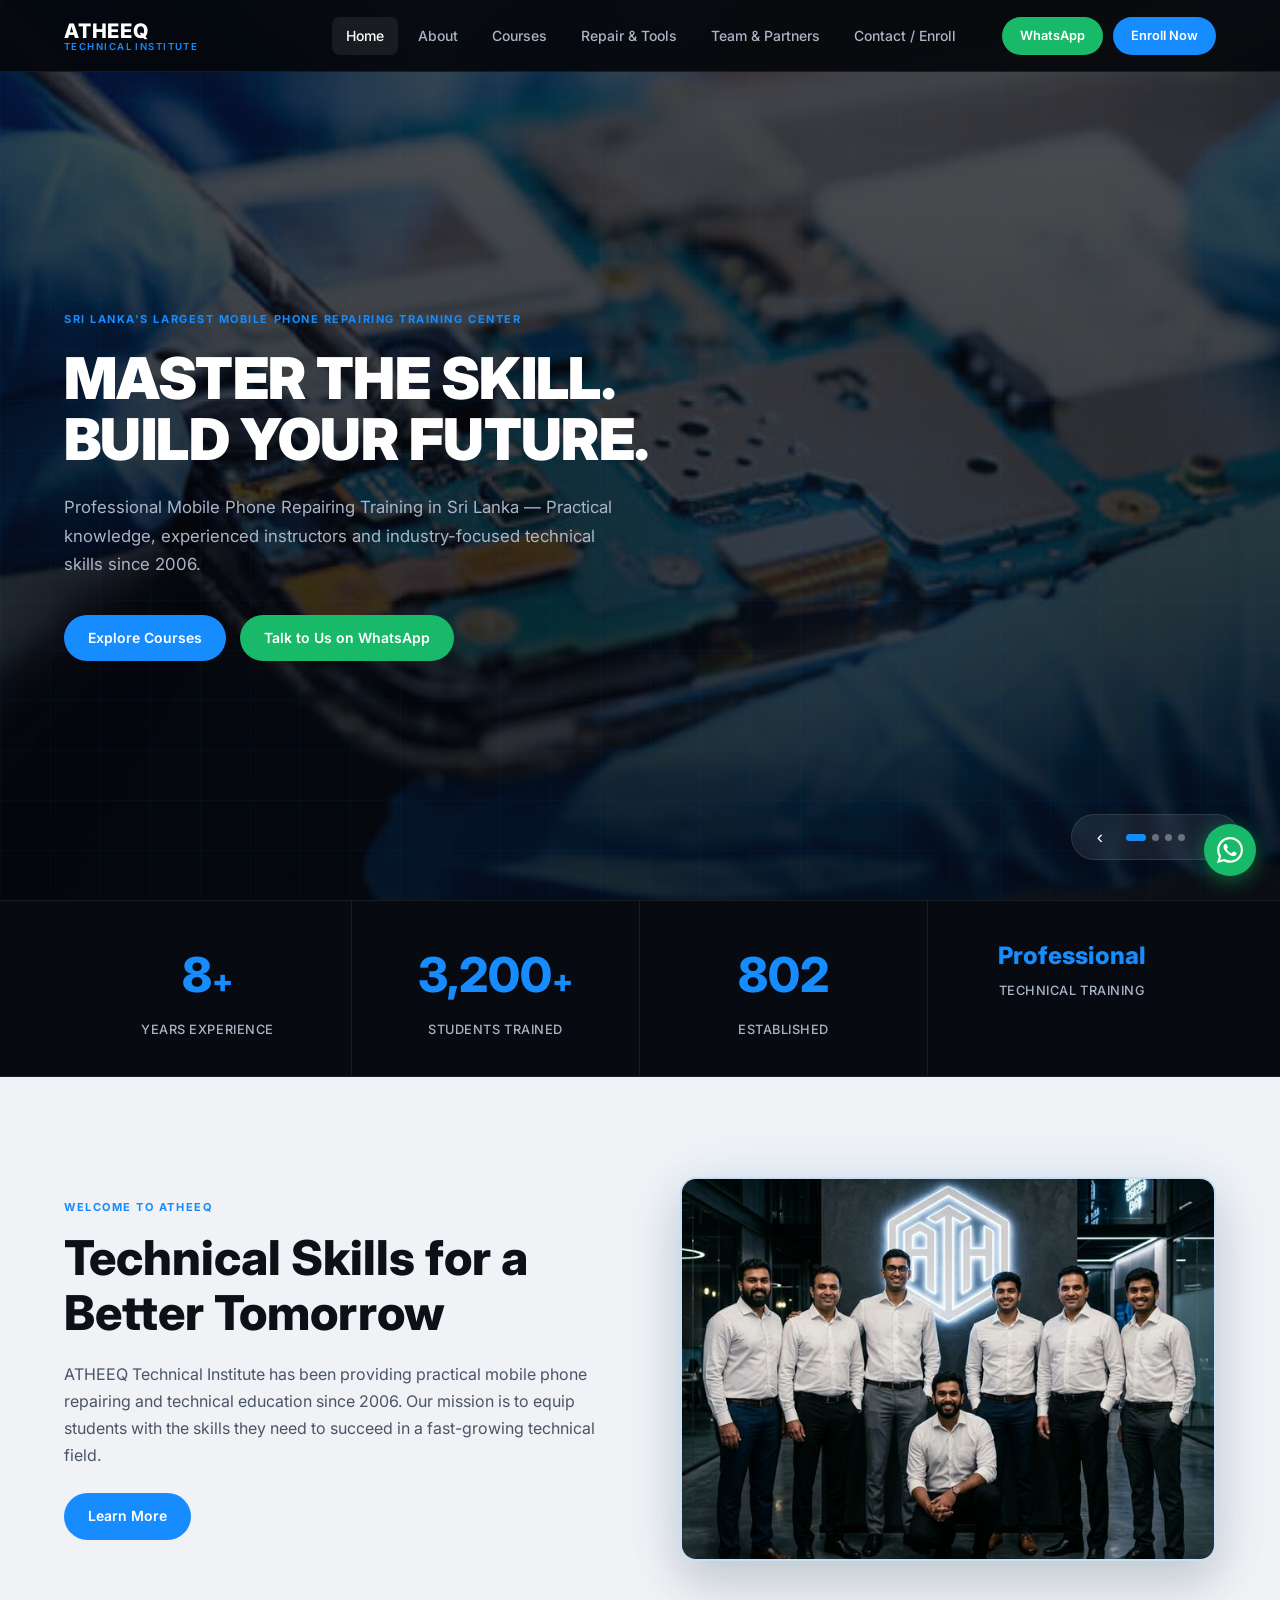
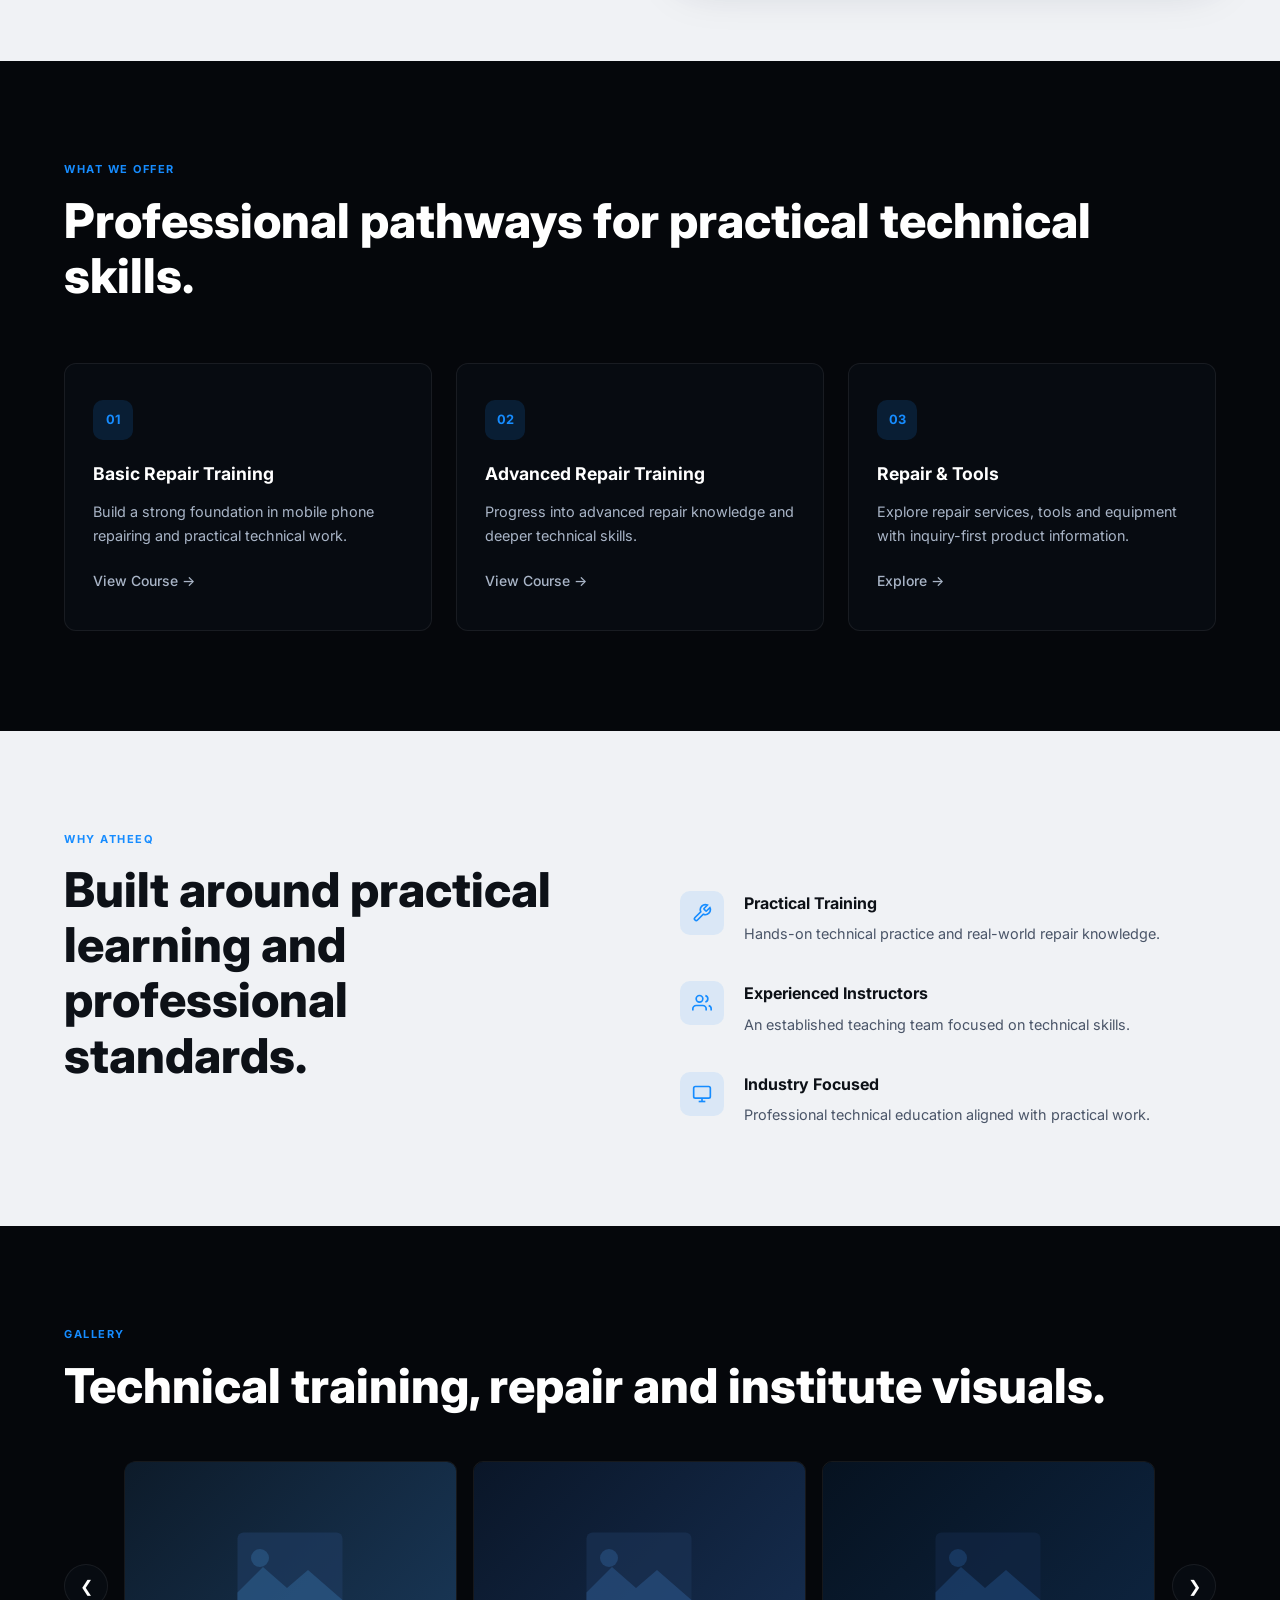
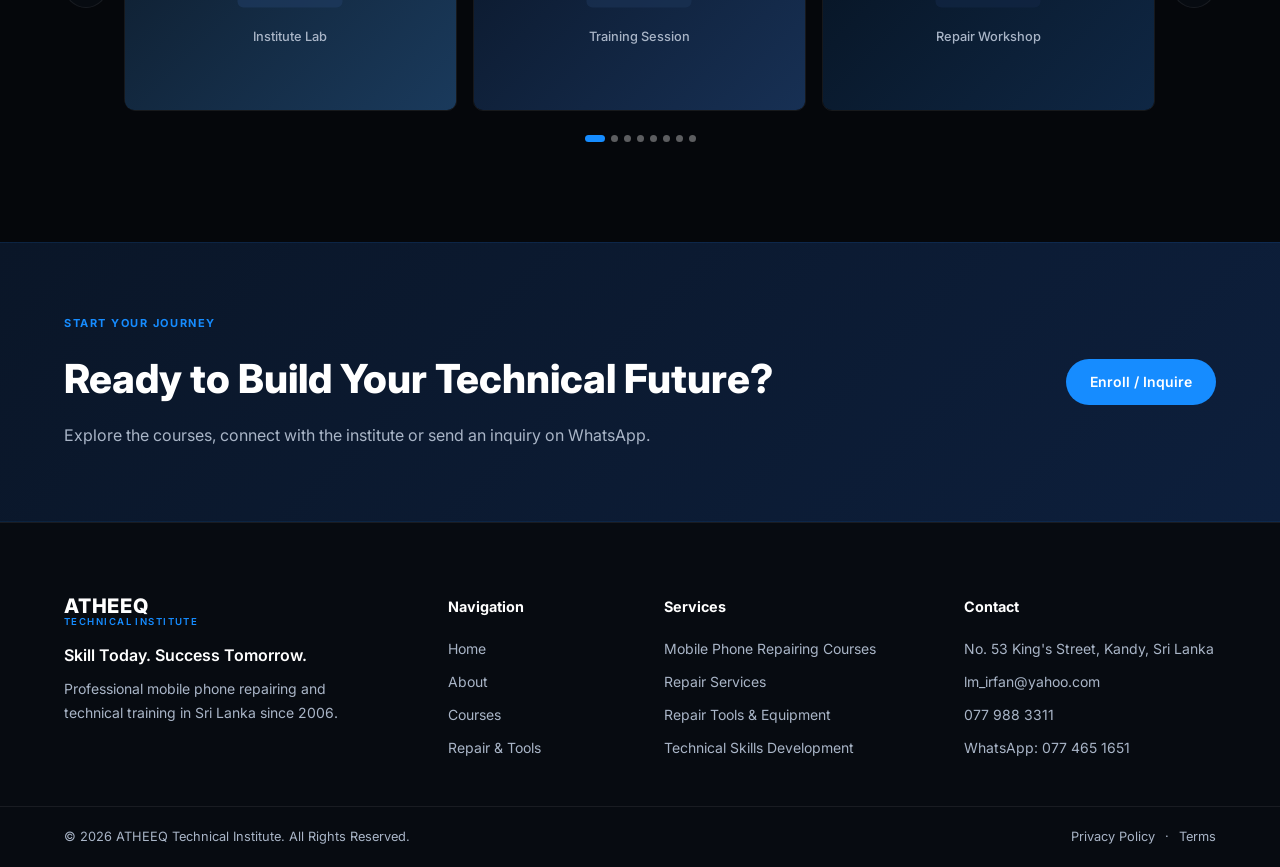
==== commit 48597993: "Updated images to home page" ====
--- a/index.html
+++ b/index.html
@@ -54,10 +54,17 @@
   <section class="hero" id="hero">
     <div class="hero-slider" id="hero-slider">
       <div class="hero-slide active"
-        style="background: linear-gradient(135deg, #05070b 0%, #0a1628 50%, #05070b 100%);"></div>
-      <div class="hero-slide" style="background: linear-gradient(135deg, #05070b 0%, #061a2e 50%, #05070b 100%);"></div>
-      <div class="hero-slide" style="background: linear-gradient(135deg, #05070b 0%, #0d1f3c 50%, #05070b 100%);"></div>
-      <div class="hero-slide" style="background: linear-gradient(135deg, #05070b 0%, #06101e 50%, #05070b 100%);"></div>
+        style="background-image: linear-gradient(rgba(5, 7, 11, 0.7), rgba(5, 7, 11, 0.85)), url('assets/1.jpg');">
+      </div>
+      <div class="hero-slide"
+        style="background-image: linear-gradient(rgba(5, 7, 11, 0.7), rgba(5, 7, 11, 0.85)), url('assets/2.jpg');">
+      </div>
+      <div class="hero-slide"
+        style="background-image: linear-gradient(rgba(5, 7, 11, 0.7), rgba(5, 7, 11, 0.85)), url('assets/3.jpg');">
+      </div>
+      <div class="hero-slide"
+        style="background-image: linear-gradient(rgba(5, 7, 11, 0.7), rgba(5, 7, 11, 0.85)), url('assets/4.jpg');">
+      </div>
     </div>
     <div class="hero-grid-overlay"></div>
     <div class="hero-glow"></div>
--- a/css/style.css
+++ b/css/style.css
@@ -310,11 +310,15 @@
   position: absolute;
   inset: 0;
   opacity: 0;
-  transition: opacity 1.2s ease;
+  transition: opacity 1.2s ease, transform 5s ease;
+  background-size: cover;
+  background-position: center;
+  transform: scale(1.05);
 }
 
 .hero-slide.active {
   opacity: 1;
+  transform: scale(1);
 }
 
 .hero-grid-overlay {
@@ -356,13 +360,20 @@
 }
 
 .hero-title {
-  font-size: clamp(1.8rem, 4.5vw, 4rem);
+  font-size: clamp(2rem, 8vw, 5.5rem);
   font-weight: 900;
   line-height: 1.05;
   color: #fff;
   margin-bottom: 24px;
   letter-spacing: -0.01em;
-  white-space: nowrap;
+  overflow-wrap: break-word;
+}
+
+@media (min-width: 900px) {
+  .hero-title {
+    font-size: clamp(2.5rem, 4.5vw, 4rem);
+    white-space: nowrap;
+  }
 }
 
 .hero-desc {
